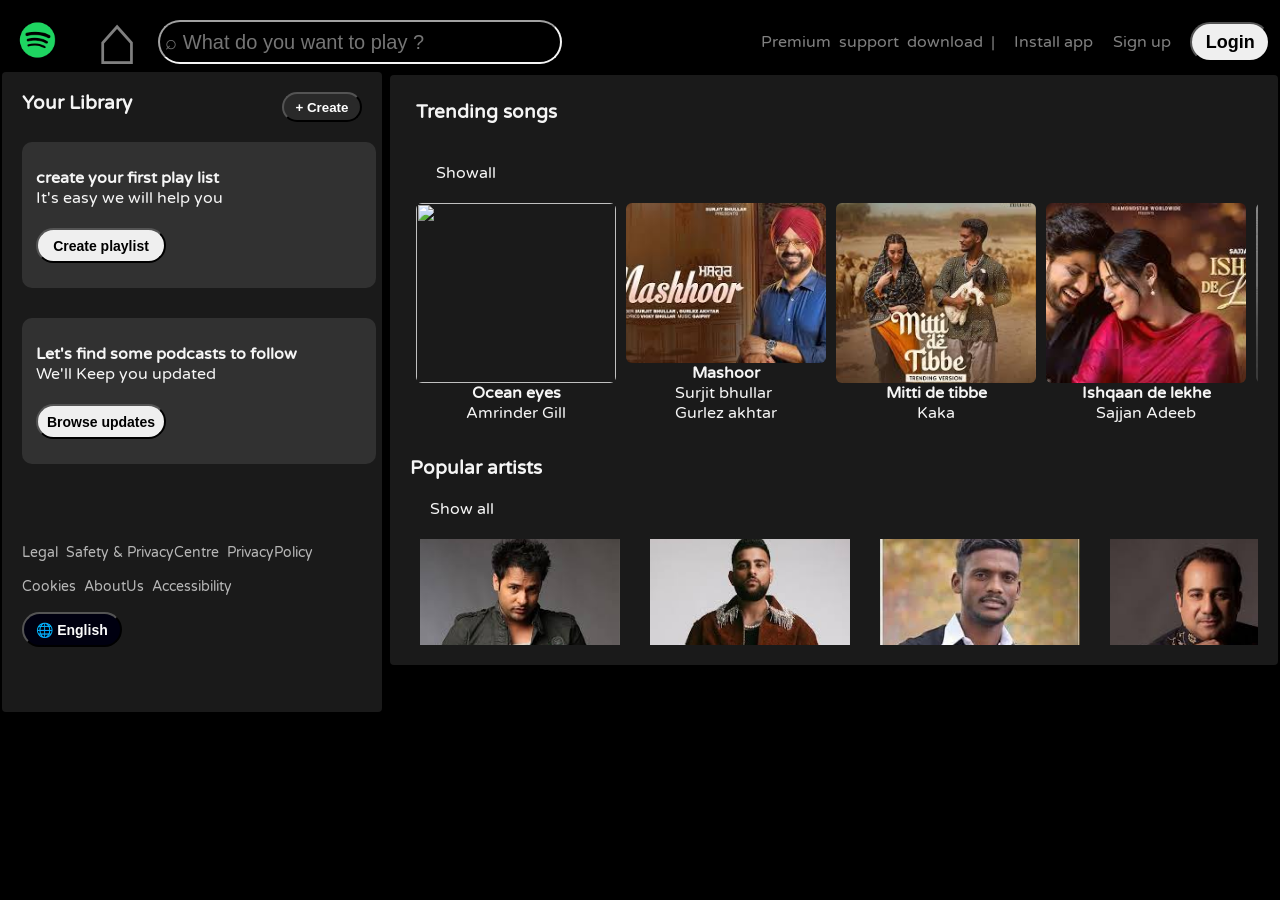
==== index.html @ 324eb362 "commit" ====
<!DOCTYPE html>
<html lang="en">
<head>
    <meta charset="UTF-8">
    <meta name="viewport" content="width=device-width, initial-scale=1.0">
    <link rel="stylesheet" href="spotify.css">
    <title>Spotify</title>
</head>
<body>
    <nav>
        <div class="navbar">
            <li class="logo" > <img src="spotifylogo.png" alt="spotify"> </li>
            <li style="font-size: 70px; margin-bottom: 0px;"><a href="">&#8962;</a></li>
            <li><input 
                type="text " style="border-radius: 60px; border-color: whitesmoke; height: 40px; width: 400px; font-size:20px; background-color: rgba(0, 0, 0, 0.2);
                margin-right: 180px;" 
                placeholder=" &#8981 What do you want to play ?"></li>
            <li >
                <a href="">Premium&nbsp;</a>
                <a href="">support&nbsp;</a>
                <a href="">download&nbsp;  | </a>
            </li>
            <li > <a href="https://www.spotify.com/in-en/download/windows/">Install app</a></li>
            <li ><a href="">Sign up</a></li>
            <li><button style="height: 40px; width: 80px; border-radius: 20px; font-weight: 600; font-size: 18px; cursor: pointer;">Login</button></li>
       </div>
    </nav>
  <div class="container">
        <div class="library" >
            <div style="display: flex; justify-content: space-between; height:20px;  ">
           <h3>Your Library</h3>
            <button style="width: 80px; height: 30px; border-radius: 20px; background-color:rgba(180, 180, 180, 0.1);color:white; font-weight: 600; cursor: pointer;">+ Create</button>
            </div>
              <div style="height: 120px; width:inherit; background-color:rgba(255, 255, 255, 0.1); border-radius: 10px; padding-top: 26px; padding-left: 14px; "> <h4> create your first play list</h4>
                  <p>It's easy we will help you</p> <br> <button style="height: 35px; width: 130px; border-radius: 20px; cursor: pointer; font-weight: 700; font-size: 14px; padding: 6px; ">Create playlist</button>
                 </div>
              <div style="height: 120px; width:inherit; background-color:rgba(255, 255, 255, 0.1); border-radius: 10px; padding-top: 26px; padding-left: 14px; ">
               <h4>Let's find some podcasts to follow</h4>
               <p>We'll Keep you updated</p><br> <button style="height: 35px; width: 130px; border-radius: 20px; font-weight: 700; cursor: pointer; font-size: 14px; padding: 6px; ">Browse updates</button>
              </div>
              &nbsp;
              <section style="font-size: 14px; color:rgba(250, 250, 250, 0.7);">
            <span><p>Legal&nbsp;&nbsp;Safety & PrivacyCentre &nbsp;PrivacyPolicy</p></span><br>
            <span><p>Cookies &nbsp;AboutUs &nbsp;Accessibility</p></span><br>
            <button  onClick="toggleLang()" style="height: 35px; width: 100px; border-radius: 20px; font-weight: 700; font-size: 14px; padding: 6px; background-color:#000010; color:rgba(250, 250, 250, 1) ;cursor: pointer; ">🌐 English</button>
            </section>
        </div>
    <div class="songs-box" style="background-color: rgba(255, 255, 255, 0.1); border-radius: 4px;" >

        <div class="songs-box-items">

          <div class="trend" >

                <h3>Trending songs</h3><br>
                <p style="text-decoration: none; cursor: pointer; padding: 20px; display: flex;justify-self:flex-end;" onclick="showallsongs()">Showall</p>
            <div class="trend-box">
                <div class="trend-songs" onclick="playSong(this)"><img  src="https://tse3.mm.bing.net/th/id/OIP.le1uomXUZxiz6TRorN-NbwAAAA?rs=1&pid=ImgDetMain&o=7&rm=3">
                 <h4>Ocean eyes</h4><p>Amrinder Gill</p>
                 <audio id="audioPlayer" src="songs/Ocean Eyes.mp3"></audio>
                 <button class="playbutton">▶</button>
                </div>
                <div class="trend-songs" onclick="playSong(this)"><img  src="mashoor.jpg">
                 <h4>Mashoor</h4><p>Surjit bhullar <br> Gurlez akhtar</p>
                 <audio id="audioPlayer" src="songs/Mashhoor Surjit Bhullar, Gurlez Akhtar (DjPunjab.Com.Se).mp3"></audio>
                 <button class="playbutton">▶</button>
                </div>
              <div class="trend-songs" onclick="playSong(this)"><img  src="mitti.jpg">
                <h4>Mitti de tibbe</h4><p>Kaka </p>
                <audio id="audioPlayer" src="songs/Mitti De Tibbe - Kaka.mp3"></audio>
                <button class="playbutton">▶</button>
              </div>
              <div class="trend-songs" onclick="playSong(this)"><img  src="[data-uri]">
                <h4>Ishqaan de lekhe</h4><p>Sajjan Adeeb</p>
                <audio id="audioPlayer" src="songs/Ishqan De Lekhe.mp3"></audio>
                <button class="playbutton">▶</button>
              </div>
              <div class="trend-songs" onclick="playSong(this)"><img  src="[data-uri]">
                <h4>Fallin Apart</h4><p>Karan Aujla</p>
                <audio id="audioPlayer" src="songs/Fallin Apart - Karan Aujla.mp3"></audio>
                <button class="playbutton">▶</button>
              </div>
              <div class="trend-songs"onclick="playSong(this)"><img  src="[data-uri]">
                <h4>Teeje week</h4><p>Jordan Sandhu</p>
                <audio id="audioPlayer" src="songs/Teeje Week - Jordan Sandhu.mp3"></audio>
                <button class="playbutton">▶</button>
              </div>
              <div class="trend-songs" onclick="playSong(this)"><img src="[data-uri]">
                <h4>Allah de bandeya</h4><p>B praak</p>
                <audio id="audioPlayer" src="songs/Allah De Bandeya Zohrajabeen 320 Kbps.mp3"></audio>
                <button class="playbutton">▶</button>
              </div>
              <div class="trend-songs" onclick="playSong(this)"><img  src="[data-uri]">
                <h4>Fakira</h4><p>Gurnaam bhullar <br>B praak</p>
                <audio id="audioPlayer" src="songs/Fakira (Qismat) - Gurnam Bhullar (DJJOhAL.Com).mp3"></audio>
                <button class="playbutton">▶</button>
              </div>
              <div class="trend-songs"  onclick="playSong(this)"> <img src="[data-uri]" alt="">
                <h4>Ore piya</h4><p>Rahat fateh ali khan</p>
                <audio id="audioPlayer" src="songs/O Re Piya Aaja Nachle 128 Kbps.mp3"></audio>
                <button class="playbutton">▶</button>
              </div>
              <div class="trend-songs" onclick="playSong(this)"><img src="[data-uri]" alt="">
                <h4>Mileya nhi jana </h4><p>Gursewak Pakhoke</p>
                <audio id="audioPlayer" src="songs/MILEYA NHI JANA(KoshalWorld.Com).mp3"></audio>
                <button class="playbutton">▶</button>
              </div>
              <div class="trend-songs" onclick="playSong(this)"><img src="[data-uri]" alt="">
              <h4>Udaarian</h4><p>Satinder sartaaj</p> 
              <audio id="audioPlayer" src="songs/Udaarian - Satinder Sartaaj.mp3"></audio>
              <button class="playbutton">▶</button>
              </div>
              <div class="trend-songs" onclick="playSong(this)"> <img src="https://th.bing.com/th/id/OIP.yzSX7h3PTwOHCILGE29H3AHaHa?w=158&h=180&c=7&r=0&o=7&dpr=1.3&pid=1.7&rm=3" alt="">
              <h4>That Girl</h4><p>Amrinder Gill</p>
                 <audio id="audioPlayer" src="songs/That Girl - Amrinder Gill.mp3"></audio>
                 <button class="playbutton">▶</button>
                </div>
            </div>
         </div><br><br><br>

            <div class="artist">
              <h3 style="margin-top: 40px; margin-bottom: 0%;">Popular artists</h3>
              <p  style="text-decoration: none; cursor: pointer; padding: 20px; display: flex;justify-self:flex-end; ">Show all</p>
                <div class="artist-box">
                   <div class="artist-img"><img src="[data-uri]" alt="">
                    <h4>Amrinder Gill</h4><p>Punjabi singer&lyricist</p>
                   </div>
                   <div class="artist-img"><img src="[data-uri]" alt="">
                    <h4>Karan Aujla</h4><p>Punjabi singer&lyricist</p>
                   </div>
                   <div class="artist-img"> <img src="[data-uri]" alt="">
                    <h4>Kaka</h4><p>Punjabi singer&lyricist</p>
                   </div>
                   <div class="artist-img"> <img src="[data-uri]" alt="">
                    <h4>Rahat Fateh Ali Khan</h4><p>Sufi singer</p>
                   </div>
                   <div class="artist-img"><img src="[data-uri]" alt="">
                    <h4>Sajjan Adeeb</h4><p>Punjabi singer&lyricist</p>
                   </div>
                   <div class="artist-img"><img src="[data-uri]" alt="">
                    <h4>Satinder Sartaaj</h4><p>Punjabi singer&lyricist</p>
                  </div>
                  <div class="artist-img"></div>
                  <div class="artist-img"></div>
                  <div class="artist-img"></div>
                  <div class="artist-img"></div>
                </div>
           </div><br>
            
          <div class="popular-albums">
              <h3 style="margin-top: 80px;">Popular albums and singles</h3>
              <p  style="text-decoration: none; cursor: pointer; padding: 20px; display: flex;justify-self:flex-end; ">Show all</p>
             <div class="popular-albums-box">
               <div class="popular"></div>
               <div class="popular"></div>
               <div class="popular"></div>
               <div class="popular"></div>
               <div class="popular"></div>
               <div class="popular"></div>
               <div class="popular"></div>
               <div class="popular"></div>
               <div class="popular"></div>
               <div class="popular"></div>
             </div>
          </div>
            
             <footer>

             </footer>

         </div>
     </div>
 </div>

    <div  class="langbox">
      <div class="chooselang"><span><h1>Choose a language</h1><br>This updates what you read on open.spotify.com</span><button onclick="toggleLang()" style="height: 25px; width: 25px; border-radius: 50%;background-color: rgba(250, 250, 250, 0.5); margin-left: 530px;cursor: pointer; margin-bottom: 100px;">❌</button></div>
      <div class="languages">
        <div class="langcomp"><b> English</b><br>English</div>
        <div class="langcomp"><b>Afrikaans</b><br>Afrikaans</div>
        <div class="langcomp"><b>አማርኛ</b><br>Amharic</div>
        <div class="langcomp"><b>العَرَبِيَّة</b><br>Arabic</div>
        <div class="langcomp"><b>عربي مصري</b><br>Arabic (Egypt)</div>
        <div class="langcomp"><b>العَرَبِيَّة مغربي</b><br>Arabic (Morocco)</div>
        <div class="langcomp"><b>لعربية السعوديةا</b><br>Arabic (Saudi Arabia)</div>
        <div class="langcomp"><b>Azərbaycanca</b><br>Azerbaijani</div>                                       
        <div class="langcomp"><b>भोजपुरी</b><br>Bhojpuri</div>
        <div class="langcomp"><b>বাংলা</b><br>Bengali</div>
        <div class="langcomp"><b> English</b><br>English</div>
        <div class="langcomp"><b>Afrikaans</b><br>Afrikaans</div>
        <div class="langcomp"><b>አማርኛ</b><br>Amharic</div>
        <div class="langcomp"><b>العَرَبِيَّة</b><br>Arabic</div>
        <div class="langcomp"><b>عربي مصري</b><br>Arabic (Egypt)</div>
        <div class="langcomp"><b>العَرَبِيَّة مغربي</b><br>Arabic (Morocco)</div>
        <div class="langcomp"><b>لعربية السعوديةا</b><br>Arabic (Saudi Arabia)</div>
        <div class="langcomp"><b>Azərbaycanca</b><br>Azerbaijani</div>                                       
        <div class="langcomp"><b>भोजपुरी</b><br>Bhojpuri</div>
        <div class="langcomp"><b>বাংলা</b><br>Bengali</div>
        <div class="langcomp"><b>भोजपुरी</b><br>Bhojpuri</div>
        <div class="langcomp"><b>বাংলা</b><br>Bengali</div>
        <div class="langcomp"><b> English</b><br>English</div>
        <div class="langcomp"><b>Afrikaans</b><br>Afrikaans</div>
        <div class="langcomp"><b>አማርኛ</b><br>Amharic</div>
        <div class="langcomp"><b>العَرَبِيَّة</b><br>Arabic</div>
        <div class="langcomp"><b>عربي مصري</b><br>Arabic (Egypt)</div>
        <div class="langcomp"><b>العَرَبِيَّة مغربي</b><br>Arabic (Morocco)</div>
        <div class="langcomp"><b>لعربية السعوديةا</b><br>Arabic (Saudi Arabia)</div>
        <div class="langcomp"><b>Azərbaycanca</b><br>Azerbaijani</div>                                       
        <div class="langcomp"><b>भोजपुरी</b><br>Bhojpuri</div>
        <div class="langcomp"><b>বাংলা</b><br>Bengali</div>
      </div>
   </div>

   <!-- //      //
   // showall-divs
   //      // -->
  <div class="hidden-showall-songs" style="display: none;">
      <div onclick="showallsongsback()" style="height: 50px; width: 100px;padding: 10px; margin: 20px; cursor: pointer; font-size: 20px;">←<u> &nbsp;back</u></div>
    <div class="showall-songs" >
        <div class="trend-songs" onclick="playSong(this)"><img  src="https://tse3.mm.bing.net/th/id/OIP.le1uomXUZxiz6TRorN-NbwAAAA?rs=1&pid=ImgDetMain&o=7&rm=3">
                 <h4>Ocean eyes</h4><p>Amrinder Gill</p>
                 <audio id="audioPlayer" src="songs/Ocean Eyes.mp3"></audio>
                 <button class="playbutton">▶</button>
                </div>
                <div class="trend-songs" onclick="playSong(this)"><img  src="mashoor.jpg">
                 <h4>Mashoor</h4><p>Surjit bhullar <br> Gurlez akhtar</p>
                 <audio id="audioPlayer" src="songs/Mashhoor Surjit Bhullar, Gurlez Akhtar (DjPunjab.Com.Se).mp3"></audio>
                 <button class="playbutton">▶</button>
                </div>
              <div class="trend-songs" onclick="playSong(this)"><img  src="mitti.jpg">
                <h4>Mitti de tibbe</h4><p>Kaka </p>
                <audio id="audioPlayer" src="songs/Mitti De Tibbe - Kaka.mp3"></audio>
                <button class="playbutton">▶</button>
              </div>
              <div class="trend-songs" onclick="playSong(this)"><img  src="[data-uri]">
                <h4>Ishqaan de lekhe</h4><p>Sajjan Adeeb</p>
                <audio id="audioPlayer" src="songs/Ishqan De Lekhe.mp3"></audio>
                <button class="playbutton">▶</button>
              </div>
              <div class="trend-songs" onclick="playSong(this)"><img  src="[data-uri]">
                <h4>Fallin Apart</h4><p>Karan Aujla</p>
                <audio id="audioPlayer" src="songs/Fallin Apart - Karan Aujla.mp3"></audio>
                <button class="playbutton">▶</button>
              </div>
              <div class="trend-songs"onclick="playSong(this)"><img  src="[data-uri]">
                <h4>Teeje week</h4><p>Jordan Sandhu</p>
                <audio id="audioPlayer" src="songs/Teeje Week - Jordan Sandhu.mp3"></audio>
                <button class="playbutton">▶</button>
              </div>
              <div class="trend-songs" onclick="playSong(this)"><img src="[data-uri]">
                <h4>Allah de bandeya</h4><p>B praak</p>
                <audio id="audioPlayer" src="songs/Allah De Bandeya Zohrajabeen 320 Kbps.mp3"></audio>
                <button class="playbutton">▶</button>
              </div>
              <div class="trend-songs" onclick="playSong(this)"><img  src="[data-uri]">
                <h4>Fakira</h4><p>Gurnaam bhullar <br>B praak</p>
                <audio id="audioPlayer" src="songs/Fakira (Qismat) - Gurnam Bhullar (DJJOhAL.Com).mp3"></audio>
                <button class="playbutton">▶</button>
              </div>
              <div class="trend-songs"  onclick="playSong(this)"> <img src="[data-uri]" alt="">
                <h4>Ore piya</h4><p>Rahat fateh ali khan</p>
                <audio id="audioPlayer" src="songs/O Re Piya Aaja Nachle 128 Kbps.mp3"></audio>
                <button class="playbutton">▶</button>
              </div>
              <div class="trend-songs" onclick="playSong(this)"><img src="[data-uri]" alt="">
                <h4>Mileya nhi jana </h4><p>Gursewak Pakhoke</p>
                <audio id="audioPlayer" src="songs/MILEYA NHI JANA(KoshalWorld.Com).mp3"></audio>
                <button class="playbutton">▶</button>
              </div>
              <div class="trend-songs" onclick="playSong(this)"><img src="[data-uri]" alt="">
              <h4>Udaarian</h4><p>Satinder sartaaj</p> 
              <audio id="audioPlayer" src="songs/Udaarian - Satinder Sartaaj.mp3"></audio>
              <button class="playbutton">▶</button>
               </div>
               <div class="trend-songs" onclick="playSong(this)"> <img src="https://th.bing.com/th/id/OIP.yzSX7h3PTwOHCILGE29H3AHaHa?w=158&h=180&c=7&r=0&o=7&dpr=1.3&pid=1.7&rm=3" alt="">
              <h4>That Girl</h4><p>Amrinder Gill</p>
                 <audio id="audioPlayer" src="songs/That Girl - Amrinder Gill.mp3"></audio>
                 <button class="playbutton">▶</button>
                </div>
    </div>
  </div>
<script src="spotify.js"></script>
</body>
</html>
---- spotify.css ----
@import url('https://fonts.googleapis.com/css2?family=Varela+Round&display=swap');

body{
    background-color: black;
    color: whitesmoke; 
    font-family: "Varela Round", sans-serif;
    font-weight: 400;
    font-style: normal;
     overflow-x: hidden;
     max-height: fit-content;
     overflow-y: hidden;
}
* {
  margin: 0;
  padding: 0;
  
}

nav img{
  height: 50px;
  margin-right: 15px;
}

nav a{
    text-decoration: none;
    color: grey;
}
nav a:hover{
     font-weight: 600;
     color: white;
}

.navbar{
     display: flex;
 flex-direction: row;
  flex-wrap: wrap;
   flex-shrink: 1;
   flex-grow: 1;
  height: 70px;
  align-content: flex start;
  align-items: center;
  list-style-type: none;
  justify-content: space-around;
 
}
.container{
    display: flex;
    flex-wrap: nowrap;
   margin: 2px;
   flex-shrink: 1;
   flex-grow: 1;

}
.library{
    background-color:rgba(255, 255, 255, 0.1) ;
    width: 340px; height: 600px; border-radius:4px;
    display: flex;
    flex-direction: column;
     gap: 30px;
     padding: 20px;
}

.songs-box{
  display: flex;
  flex-direction: column;
  flex-wrap: nowrap;
  justify-content: space-around;
  flex: 1;
  margin-top: 2.5px;
  margin-left: 8px;
  padding: 20px;
 overflow-y: hidden;
 overflow-x: hidden;
 height: 100%;
}

.langbox {
  display: none;     /*  hidden initially    */
  position: fixed;
  top: 50%;
  left: 50%;
  transform: translate(-50%, -50%);
  color: black;
  border-radius: 10px;
  box-shadow: 0 0 10px rgba(0,0,0,0.2);
  height: 600px;
  width: 800px;
  border-radius: 20px;
  background-color: black;

}
.chooselang{
    position: sticky;
    width: 400px;
    height: 80px;
    padding: 50px;
    color: aliceblue;
    border-bottom: solid white;
    margin-bottom: 20px;
}

.languages{
    display: flex;
    flex-wrap: wrap;
    padding: 0px;
    max-height: 350px;   /* IMPORTANT */
    overflow-y: auto;    /* THIS enables scrolling */
    padding-right: 10px;
    justify-content: space-between;
    scrollbar-width: none;
   
}
.langcomp{
    height: 100px;
    width: 150px;
    background-color: rgba(0,0,0,0.1);
    padding: 0px;
    color: whitesmoke;
   
}
.langcomp:hover{
 cursor: pointer;
 font-weight: 900;
}


.trend {
  height: 250px;
  width: 100%;
  padding: 6px;
  
}

.trend-box {
  display: flex;
  gap: 10px;
  max-width: 1250px;
  overflow-x: auto;   /* horizontal scroll */
  overflow-y: hidden;
  scrollbar-width: none;
  margin-top: 0px;
}

.trend-songs {
  height: 220px;
  width: 200px;
  flex-shrink: 0; /* prevents shrinking */
  border-radius: 6px;
  display: flex;
  flex-direction: column;
  justify-content: flex-end; 
  align-items: center;   
  position: relative;
}
.trend-songs img {
  width: 100%;
  height: 180px;
  object-fit: cover;
  border-radius: 6px;
}

.trend-songs:hover{
  cursor: pointer;background-color: rgba(255, 255, 255, 0.05);
}
.playbutton {
   position: absolute;
  right: 10px;
  top: 50%;
  transform: translateY(-50%) translateX(10px);
  height: 50px;
  width: 50px;
  border-radius: 50%;
  background-color: rgba(29, 185, 84, 1);
  display: flex;
  align-items: center;
  justify-content: center;
  opacity: 0;
  visibility: hidden;
  transition: all 0.3s ease;
}
.trend-songs:hover .playbutton {
  opacity: 1;
  visibility: visible;
  transform: translateY(-50%) translateX(0);
}
.artist{
  height: 250px;
  width: 100%;
}
.artist-box  {
   display: flex;
  gap: 10px;
  max-width: 1200px;
  overflow-x: auto;   /* horizontal scroll */
  overflow-y: hidden;
  scrollbar-width: none;
 
}
.artist-img{
   height: 220px;
  width: 200px;
  flex-shrink: 0;
  margin: 10px;
  border-radius: 6px;
  display: flex;
  flex-direction: column;
  justify-content: flex-end; 
  align-items: center;   
  position: relative;
  
}
.artist-img img {
  width: 100%;
  height: 100%;
  border-radius: 10px;
  object-fit: cover;
  border-radius: 6px;
}
.artist-img:hover{
  cursor: pointer; background-color: rgba(255, 255, 255, 0.05);
}
.popular-albums{
   height: 250px;
  width: 100%;

  
}
.popular-albums-box {
 display: flex;
  gap: 10px;
  max-width: 1200px;
  overflow-x: auto;   /* horizontal scroll */
  overflow-y: hidden;
  scrollbar-width: none;
}
.popular{
   height: 220px;
  width: 200px;
   border-radius: 6px;
  flex-shrink: 0;
   margin: 10px;
}
.popular:hover{
  cursor: pointer; background-color:  rgba(255, 255, 255, 0.05);
}
.songs-box-items{
  max-height: 550px;   
  overflow-y: auto;  
  scrollbar-width: none;
}
.showall-songs{
  display: flex;
  flex-direction: row;
  flex-wrap: wrap;
  justify-content: space-around;
  height: 100%;
  width: 100%;
  max-height: 600px;
  overflow-y: auto;
  scrollbar-width: none;
}
.hidden-showall-songs{
 height: 640px;
 width: 920px;
}
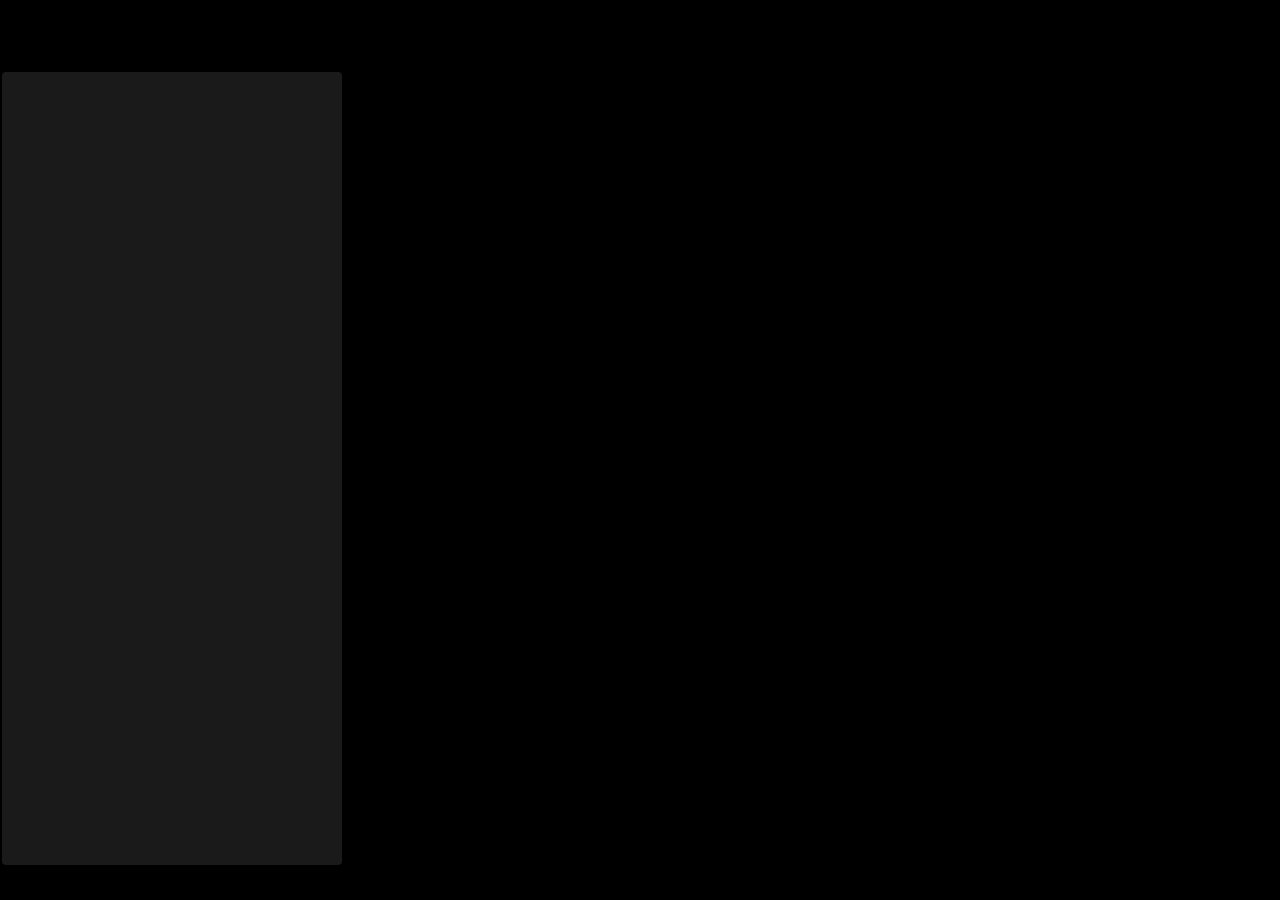
==== commit c5880620: "index" ====
--- a/index.html
+++ b/index.html
@@ -3,280 +3,44 @@
 <head>
     <meta charset="UTF-8">
     <meta name="viewport" content="width=device-width, initial-scale=1.0">
-    <link rel="stylesheet" href="spotify.css">
-    <title>Spotify</title>
+    <title>Spotify clone</title>
+      <link rel="stylesheet" href="spotify.css">
 </head>
 <body>
-    <nav>
-        <div class="navbar">
-            <li class="logo" > <img src="spotifylogo.png" alt="spotify"> </li>
-            <li style="font-size: 70px; margin-bottom: 0px;"><a href="">&#8962;</a></li>
-            <li><input 
-                type="text " style="border-radius: 60px; border-color: whitesmoke; height: 40px; width: 400px; font-size:20px; background-color: rgba(0, 0, 0, 0.2);
-                margin-right: 180px;" 
-                placeholder=" &#8981 What do you want to play ?"></li>
-            <li >
-                <a href="">Premium&nbsp;</a>
-                <a href="">support&nbsp;</a>
-                <a href="">download&nbsp;  | </a>
-            </li>
-            <li > <a href="https://www.spotify.com/in-en/download/windows/">Install app</a></li>
-            <li ><a href="">Sign up</a></li>
-            <li><button style="height: 40px; width: 80px; border-radius: 20px; font-weight: 600; font-size: 18px; cursor: pointer;">Login</button></li>
-       </div>
-    </nav>
+
+  <nav class="navbar">
+    
+  </nav>
+
   <div class="container">
-        <div class="library" >
-            <div style="display: flex; justify-content: space-between; height:20px;  ">
-           <h3>Your Library</h3>
-            <button style="width: 80px; height: 30px; border-radius: 20px; background-color:rgba(180, 180, 180, 0.1);color:white; font-weight: 600; cursor: pointer;">+ Create</button>
-            </div>
-              <div style="height: 120px; width:inherit; background-color:rgba(255, 255, 255, 0.1); border-radius: 10px; padding-top: 26px; padding-left: 14px; "> <h4> create your first play list</h4>
-                  <p>It's easy we will help you</p> <br> <button style="height: 35px; width: 130px; border-radius: 20px; cursor: pointer; font-weight: 700; font-size: 14px; padding: 6px; ">Create playlist</button>
-                 </div>
-              <div style="height: 120px; width:inherit; background-color:rgba(255, 255, 255, 0.1); border-radius: 10px; padding-top: 26px; padding-left: 14px; ">
-               <h4>Let's find some podcasts to follow</h4>
-               <p>We'll Keep you updated</p><br> <button style="height: 35px; width: 130px; border-radius: 20px; font-weight: 700; cursor: pointer; font-size: 14px; padding: 6px; ">Browse updates</button>
-              </div>
-              &nbsp;
-              <section style="font-size: 14px; color:rgba(250, 250, 250, 0.7);">
-            <span><p>Legal&nbsp;&nbsp;Safety & PrivacyCentre &nbsp;PrivacyPolicy</p></span><br>
-            <span><p>Cookies &nbsp;AboutUs &nbsp;Accessibility</p></span><br>
-            <button  onClick="toggleLang()" style="height: 35px; width: 100px; border-radius: 20px; font-weight: 700; font-size: 14px; padding: 6px; background-color:#000010; color:rgba(250, 250, 250, 1) ;cursor: pointer; ">🌐 English</button>
-            </section>
+
+    <div class="library">
+    
+    </div>
+
+    <div class="songs-box">
+
+      <div class="trend">
+        <div class="trend-box">
+     
         </div>
-    <div class="songs-box" style="background-color: rgba(255, 255, 255, 0.1); border-radius: 4px;" >
+      </div>
 
-        <div class="songs-box-items">
+      <div class="artist">
+        <div class="artist-box">
+         
+        </div>
+      </div>
 
-          <div class="trend" >
+      <div class="popular-albums">
+        <div class="popular-albums-box">
+          
+        </div>
+      </div>
 
-                <h3>Trending songs</h3><br>
-                <p style="text-decoration: none; cursor: pointer; padding: 20px; display: flex;justify-self:flex-end;" onclick="showallsongs()">Showall</p>
-            <div class="trend-box">
-                <div class="trend-songs" onclick="playSong(this)"><img  src="https://tse3.mm.bing.net/th/id/OIP.le1uomXUZxiz6TRorN-NbwAAAA?rs=1&pid=ImgDetMain&o=7&rm=3">
-                 <h4>Ocean eyes</h4><p>Amrinder Gill</p>
-                 <audio id="audioPlayer" src="songs/Ocean Eyes.mp3"></audio>
-                 <button class="playbutton">▶</button>
-                </div>
-                <div class="trend-songs" onclick="playSong(this)"><img  src="mashoor.jpg">
-                 <h4>Mashoor</h4><p>Surjit bhullar <br> Gurlez akhtar</p>
-                 <audio id="audioPlayer" src="songs/Mashhoor Surjit Bhullar, Gurlez Akhtar (DjPunjab.Com.Se).mp3"></audio>
-                 <button class="playbutton">▶</button>
-                </div>
-              <div class="trend-songs" onclick="playSong(this)"><img  src="mitti.jpg">
-                <h4>Mitti de tibbe</h4><p>Kaka </p>
-                <audio id="audioPlayer" src="songs/Mitti De Tibbe - Kaka.mp3"></audio>
-                <button class="playbutton">▶</button>
-              </div>
-              <div class="trend-songs" onclick="playSong(this)"><img  src="[data-uri]">
-                <h4>Ishqaan de lekhe</h4><p>Sajjan Adeeb</p>
-                <audio id="audioPlayer" src="songs/Ishqan De Lekhe.mp3"></audio>
-                <button class="playbutton">▶</button>
-              </div>
-              <div class="trend-songs" onclick="playSong(this)"><img  src="[data-uri]">
-                <h4>Fallin Apart</h4><p>Karan Aujla</p>
-                <audio id="audioPlayer" src="songs/Fallin Apart - Karan Aujla.mp3"></audio>
-                <button class="playbutton">▶</button>
-              </div>
-              <div class="trend-songs"onclick="playSong(this)"><img  src="[data-uri]">
-                <h4>Teeje week</h4><p>Jordan Sandhu</p>
-                <audio id="audioPlayer" src="songs/Teeje Week - Jordan Sandhu.mp3"></audio>
-                <button class="playbutton">▶</button>
-              </div>
-              <div class="trend-songs" onclick="playSong(this)"><img src="[data-uri]">
-                <h4>Allah de bandeya</h4><p>B praak</p>
-                <audio id="audioPlayer" src="songs/Allah De Bandeya Zohrajabeen 320 Kbps.mp3"></audio>
-                <button class="playbutton">▶</button>
-              </div>
-              <div class="trend-songs" onclick="playSong(this)"><img  src="[data-uri]">
-                <h4>Fakira</h4><p>Gurnaam bhullar <br>B praak</p>
-                <audio id="audioPlayer" src="songs/Fakira (Qismat) - Gurnam Bhullar (DJJOhAL.Com).mp3"></audio>
-                <button class="playbutton">▶</button>
-              </div>
-              <div class="trend-songs"  onclick="playSong(this)"> <img src="[data-uri]" alt="">
-                <h4>Ore piya</h4><p>Rahat fateh ali khan</p>
-                <audio id="audioPlayer" src="songs/O Re Piya Aaja Nachle 128 Kbps.mp3"></audio>
-                <button class="playbutton">▶</button>
-              </div>
-              <div class="trend-songs" onclick="playSong(this)"><img src="[data-uri]" alt="">
-                <h4>Mileya nhi jana </h4><p>Gursewak Pakhoke</p>
-                <audio id="audioPlayer" src="songs/MILEYA NHI JANA(KoshalWorld.Com).mp3"></audio>
-                <button class="playbutton">▶</button>
-              </div>
-              <div class="trend-songs" onclick="playSong(this)"><img src="[data-uri]" alt="">
-              <h4>Udaarian</h4><p>Satinder sartaaj</p> 
-              <audio id="audioPlayer" src="songs/Udaarian - Satinder Sartaaj.mp3"></audio>
-              <button class="playbutton">▶</button>
-              </div>
-              <div class="trend-songs" onclick="playSong(this)"> <img src="https://th.bing.com/th/id/OIP.yzSX7h3PTwOHCILGE29H3AHaHa?w=158&h=180&c=7&r=0&o=7&dpr=1.3&pid=1.7&rm=3" alt="">
-              <h4>That Girl</h4><p>Amrinder Gill</p>
-                 <audio id="audioPlayer" src="songs/That Girl - Amrinder Gill.mp3"></audio>
-                 <button class="playbutton">▶</button>
-                </div>
-            </div>
-         </div><br><br><br>
+    </div>
 
-            <div class="artist">
-              <h3 style="margin-top: 40px; margin-bottom: 0%;">Popular artists</h3>
-              <p  style="text-decoration: none; cursor: pointer; padding: 20px; display: flex;justify-self:flex-end; ">Show all</p>
-                <div class="artist-box">
-                   <div class="artist-img"><img src="[data-uri]" alt="">
-                    <h4>Amrinder Gill</h4><p>Punjabi singer&lyricist</p>
-                   </div>
-                   <div class="artist-img"><img src="[data-uri]" alt="">
-                    <h4>Karan Aujla</h4><p>Punjabi singer&lyricist</p>
-                   </div>
-                   <div class="artist-img"> <img src="[data-uri]" alt="">
-                    <h4>Kaka</h4><p>Punjabi singer&lyricist</p>
-                   </div>
-                   <div class="artist-img"> <img src="[data-uri]" alt="">
-                    <h4>Rahat Fateh Ali Khan</h4><p>Sufi singer</p>
-                   </div>
-                   <div class="artist-img"><img src="[data-uri]" alt="">
-                    <h4>Sajjan Adeeb</h4><p>Punjabi singer&lyricist</p>
-                   </div>
-                   <div class="artist-img"><img src="[data-uri]" alt="">
-                    <h4>Satinder Sartaaj</h4><p>Punjabi singer&lyricist</p>
-                  </div>
-                  <div class="artist-img"></div>
-                  <div class="artist-img"></div>
-                  <div class="artist-img"></div>
-                  <div class="artist-img"></div>
-                </div>
-           </div><br>
-            
-          <div class="popular-albums">
-              <h3 style="margin-top: 80px;">Popular albums and singles</h3>
-              <p  style="text-decoration: none; cursor: pointer; padding: 20px; display: flex;justify-self:flex-end; ">Show all</p>
-             <div class="popular-albums-box">
-               <div class="popular"></div>
-               <div class="popular"></div>
-               <div class="popular"></div>
-               <div class="popular"></div>
-               <div class="popular"></div>
-               <div class="popular"></div>
-               <div class="popular"></div>
-               <div class="popular"></div>
-               <div class="popular"></div>
-               <div class="popular"></div>
-             </div>
-          </div>
-            
-             <footer>
-
-             </footer>
-
-         </div>
-     </div>
- </div>
-
-    <div  class="langbox">
-      <div class="chooselang"><span><h1>Choose a language</h1><br>This updates what you read on open.spotify.com</span><button onclick="toggleLang()" style="height: 25px; width: 25px; border-radius: 50%;background-color: rgba(250, 250, 250, 0.5); margin-left: 530px;cursor: pointer; margin-bottom: 100px;">❌</button></div>
-      <div class="languages">
-        <div class="langcomp"><b> English</b><br>English</div>
-        <div class="langcomp"><b>Afrikaans</b><br>Afrikaans</div>
-        <div class="langcomp"><b>አማርኛ</b><br>Amharic</div>
-        <div class="langcomp"><b>العَرَبِيَّة</b><br>Arabic</div>
-        <div class="langcomp"><b>عربي مصري</b><br>Arabic (Egypt)</div>
-        <div class="langcomp"><b>العَرَبِيَّة مغربي</b><br>Arabic (Morocco)</div>
-        <div class="langcomp"><b>لعربية السعوديةا</b><br>Arabic (Saudi Arabia)</div>
-        <div class="langcomp"><b>Azərbaycanca</b><br>Azerbaijani</div>                                       
-        <div class="langcomp"><b>भोजपुरी</b><br>Bhojpuri</div>
-        <div class="langcomp"><b>বাংলা</b><br>Bengali</div>
-        <div class="langcomp"><b> English</b><br>English</div>
-        <div class="langcomp"><b>Afrikaans</b><br>Afrikaans</div>
-        <div class="langcomp"><b>አማርኛ</b><br>Amharic</div>
-        <div class="langcomp"><b>العَرَبِيَّة</b><br>Arabic</div>
-        <div class="langcomp"><b>عربي مصري</b><br>Arabic (Egypt)</div>
-        <div class="langcomp"><b>العَرَبِيَّة مغربي</b><br>Arabic (Morocco)</div>
-        <div class="langcomp"><b>لعربية السعوديةا</b><br>Arabic (Saudi Arabia)</div>
-        <div class="langcomp"><b>Azərbaycanca</b><br>Azerbaijani</div>                                       
-        <div class="langcomp"><b>भोजपुरी</b><br>Bhojpuri</div>
-        <div class="langcomp"><b>বাংলা</b><br>Bengali</div>
-        <div class="langcomp"><b>भोजपुरी</b><br>Bhojpuri</div>
-        <div class="langcomp"><b>বাংলা</b><br>Bengali</div>
-        <div class="langcomp"><b> English</b><br>English</div>
-        <div class="langcomp"><b>Afrikaans</b><br>Afrikaans</div>
-        <div class="langcomp"><b>አማርኛ</b><br>Amharic</div>
-        <div class="langcomp"><b>العَرَبِيَّة</b><br>Arabic</div>
-        <div class="langcomp"><b>عربي مصري</b><br>Arabic (Egypt)</div>
-        <div class="langcomp"><b>العَرَبِيَّة مغربي</b><br>Arabic (Morocco)</div>
-        <div class="langcomp"><b>لعربية السعوديةا</b><br>Arabic (Saudi Arabia)</div>
-        <div class="langcomp"><b>Azərbaycanca</b><br>Azerbaijani</div>                                       
-        <div class="langcomp"><b>भोजपुरी</b><br>Bhojpuri</div>
-        <div class="langcomp"><b>বাংলা</b><br>Bengali</div>
-      </div>
-   </div>
-
-   <!-- //      //
-   // showall-divs
-   //      // -->
-  <div class="hidden-showall-songs" style="display: none;">
-      <div onclick="showallsongsback()" style="height: 50px; width: 100px;padding: 10px; margin: 20px; cursor: pointer; font-size: 20px;">←<u> &nbsp;back</u></div>
-    <div class="showall-songs" >
-        <div class="trend-songs" onclick="playSong(this)"><img  src="https://tse3.mm.bing.net/th/id/OIP.le1uomXUZxiz6TRorN-NbwAAAA?rs=1&pid=ImgDetMain&o=7&rm=3">
-                 <h4>Ocean eyes</h4><p>Amrinder Gill</p>
-                 <audio id="audioPlayer" src="songs/Ocean Eyes.mp3"></audio>
-                 <button class="playbutton">▶</button>
-                </div>
-                <div class="trend-songs" onclick="playSong(this)"><img  src="mashoor.jpg">
-                 <h4>Mashoor</h4><p>Surjit bhullar <br> Gurlez akhtar</p>
-                 <audio id="audioPlayer" src="songs/Mashhoor Surjit Bhullar, Gurlez Akhtar (DjPunjab.Com.Se).mp3"></audio>
-                 <button class="playbutton">▶</button>
-                </div>
-              <div class="trend-songs" onclick="playSong(this)"><img  src="mitti.jpg">
-                <h4>Mitti de tibbe</h4><p>Kaka </p>
-                <audio id="audioPlayer" src="songs/Mitti De Tibbe - Kaka.mp3"></audio>
-                <button class="playbutton">▶</button>
-              </div>
-              <div class="trend-songs" onclick="playSong(this)"><img  src="[data-uri]">
-                <h4>Ishqaan de lekhe</h4><p>Sajjan Adeeb</p>
-                <audio id="audioPlayer" src="songs/Ishqan De Lekhe.mp3"></audio>
-                <button class="playbutton">▶</button>
-              </div>
-              <div class="trend-songs" onclick="playSong(this)"><img  src="[data-uri]">
-                <h4>Fallin Apart</h4><p>Karan Aujla</p>
-                <audio id="audioPlayer" src="songs/Fallin Apart - Karan Aujla.mp3"></audio>
-                <button class="playbutton">▶</button>
-              </div>
-              <div class="trend-songs"onclick="playSong(this)"><img  src="[data-uri]">
-                <h4>Teeje week</h4><p>Jordan Sandhu</p>
-                <audio id="audioPlayer" src="songs/Teeje Week - Jordan Sandhu.mp3"></audio>
-                <button class="playbutton">▶</button>
-              </div>
-              <div class="trend-songs" onclick="playSong(this)"><img src="[data-uri]">
-                <h4>Allah de bandeya</h4><p>B praak</p>
-                <audio id="audioPlayer" src="songs/Allah De Bandeya Zohrajabeen 320 Kbps.mp3"></audio>
-                <button class="playbutton">▶</button>
-              </div>
-              <div class="trend-songs" onclick="playSong(this)"><img  src="[data-uri]">
-                <h4>Fakira</h4><p>Gurnaam bhullar <br>B praak</p>
-                <audio id="audioPlayer" src="songs/Fakira (Qismat) - Gurnam Bhullar (DJJOhAL.Com).mp3"></audio>
-                <button class="playbutton">▶</button>
-              </div>
-              <div class="trend-songs"  onclick="playSong(this)"> <img src="[data-uri]" alt="">
-                <h4>Ore piya</h4><p>Rahat fateh ali khan</p>
-                <audio id="audioPlayer" src="songs/O Re Piya Aaja Nachle 128 Kbps.mp3"></audio>
-                <button class="playbutton">▶</button>
-              </div>
-              <div class="trend-songs" onclick="playSong(this)"><img src="[data-uri]" alt="">
-                <h4>Mileya nhi jana </h4><p>Gursewak Pakhoke</p>
-                <audio id="audioPlayer" src="songs/MILEYA NHI JANA(KoshalWorld.Com).mp3"></audio>
-                <button class="playbutton">▶</button>
-              </div>
-              <div class="trend-songs" onclick="playSong(this)"><img src="[data-uri]" alt="">
-              <h4>Udaarian</h4><p>Satinder sartaaj</p> 
-              <audio id="audioPlayer" src="songs/Udaarian - Satinder Sartaaj.mp3"></audio>
-              <button class="playbutton">▶</button>
-               </div>
-               <div class="trend-songs" onclick="playSong(this)"> <img src="https://th.bing.com/th/id/OIP.yzSX7h3PTwOHCILGE29H3AHaHa?w=158&h=180&c=7&r=0&o=7&dpr=1.3&pid=1.7&rm=3" alt="">
-              <h4>That Girl</h4><p>Amrinder Gill</p>
-                 <audio id="audioPlayer" src="songs/That Girl - Amrinder Gill.mp3"></audio>
-                 <button class="playbutton">▶</button>
-                </div>
-    </div>
   </div>
-<script src="spotify.js"></script>
+    <script src="spotify.js"></script>
 </body>
 </html>
--- a/spotify.css
+++ b/spotify.css
@@ -7,13 +7,13 @@
     font-weight: 400;
     font-style: normal;
      overflow-x: hidden;
-     max-height: fit-content;
-     overflow-y: hidden;
+     /* max-height: fit-content;
+     overflow-y: hidden; */
 }
 * {
   margin: 0;
   padding: 0;
-  
+  box-sizing: border-box;
 }
 
 nav img{
@@ -37,7 +37,7 @@
    flex-shrink: 1;
    flex-grow: 1;
   height: 70px;
-  align-content: flex start;
+  align-content: flex-start;
   align-items: center;
   list-style-type: none;
   justify-content: space-around;
@@ -53,7 +53,7 @@
 }
 .library{
     background-color:rgba(255, 255, 255, 0.1) ;
-    width: 340px; height: 600px; border-radius:4px;
+    min-width: 340px; min-height: 600px; border-radius:4px;
     display: flex;
     flex-direction: column;
      gap: 30px;
@@ -83,8 +83,10 @@
   color: black;
   border-radius: 10px;
   box-shadow: 0 0 10px rgba(0,0,0,0.2);
-  height: 600px;
-  width: 800px;
+  /* height: 600px;
+  width: 800px; */
+     width:min(800px,95vw);
+    height:min(600px,90vh);
   border-radius: 20px;
   background-color: black;
 
@@ -262,4 +264,145 @@
 .hidden-showall-songs{
  height: 640px;
  width: 920px;
+}
+/* ================= TABLETS ================= */
+
+@media (max-width:1024px){
+
+.container{
+    flex-direction:column;
+}
+
+.library{
+    width:100%;
+    min-height:auto;
+}
+
+.songs-box{
+    width:100%;
+    margin-left:0;
+    padding:15px;
+}
+
+.hidden-showall-songs{
+    width:100%;
+    height:auto;
+}
+
+.trend-box,
+.artist-box,
+.popular-albums-box{
+    max-width:100%;
+}
+
+.langbox{
+    width:95%;
+    height:90vh;
+}
+
+}
+/* ================= MOBILES ================= */
+
+@media (max-width:768px){
+
+.navbar{
+    flex-direction:column;
+    height:auto;
+    gap:15px;
+    padding:15px;
+}
+
+.container{
+    flex-direction:column;
+}
+
+.library{
+    width:100%;
+    padding:15px;
+}
+
+.songs-box{
+    width:100%;
+    padding:10px;
+    margin:0;
+}
+
+.trend,
+.artist,
+.popular-albums{
+    height:auto;
+}
+
+.trend-box,
+.artist-box,
+.popular-albums-box{
+    gap:15px;
+}
+
+.trend-songs,
+.artist-img,
+.popular{
+    width:160px;
+    height:190px;
+}
+
+.trend-songs img,
+.artist-img img{
+    height:150px;
+}
+
+.playbutton{
+    width:42px;
+    height:42px;
+}
+
+.langbox{
+    width:95%;
+    height:90vh;
+}
+
+.chooselang{
+    width:100%;
+    padding:20px;
+}
+
+.languages{
+    justify-content:center;
+    gap:15px;
+}
+
+}/* ================= SMALL PHONES ================= */
+
+@media (max-width:480px){
+
+body{
+    font-size:14px;
+}
+
+.library{
+    padding:10px;
+}
+
+.trend-songs,
+.artist-img,
+.popular{
+    width:130px;
+    height:170px;
+}
+
+.trend-songs img,
+.artist-img img{
+    height:130px;
+}
+
+.playbutton{
+    width:36px;
+    height:36px;
+}
+
+.langcomp{
+    width:120px;
+    height:80px;
+}
+
 }
